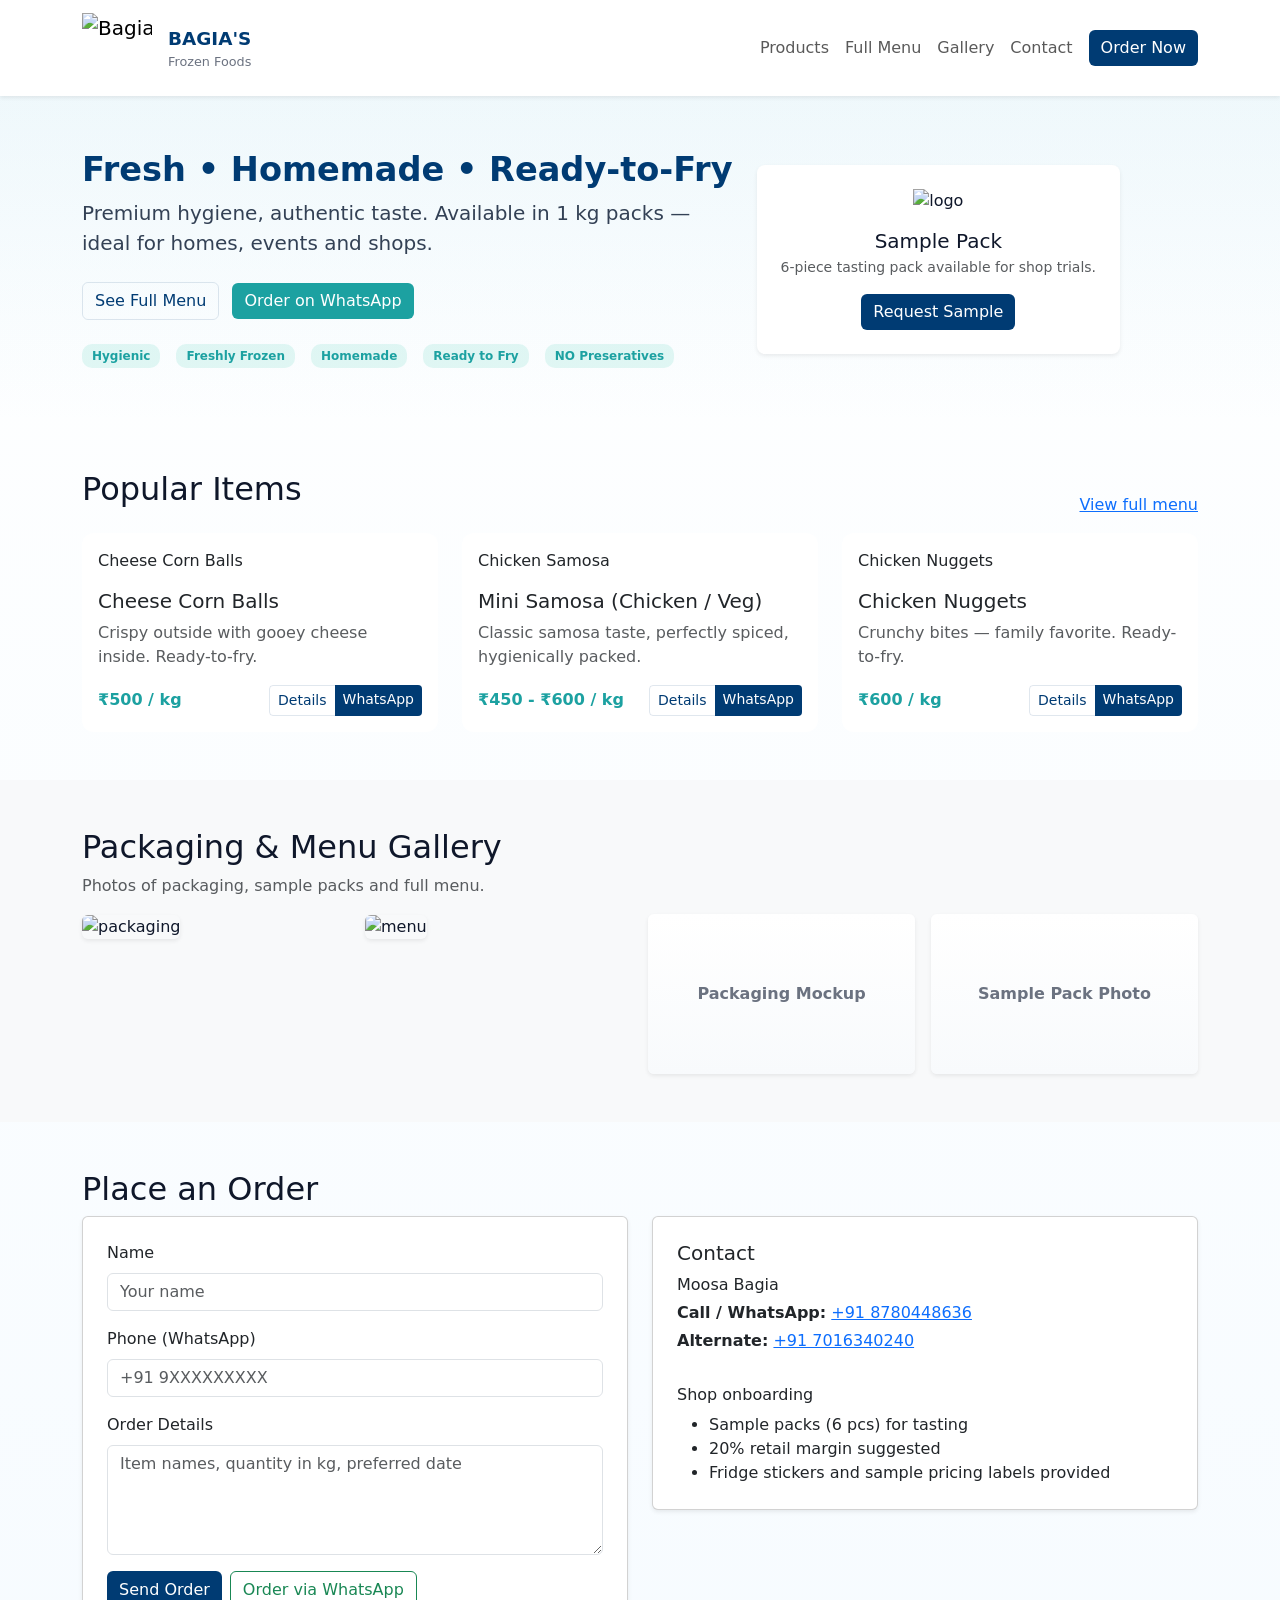
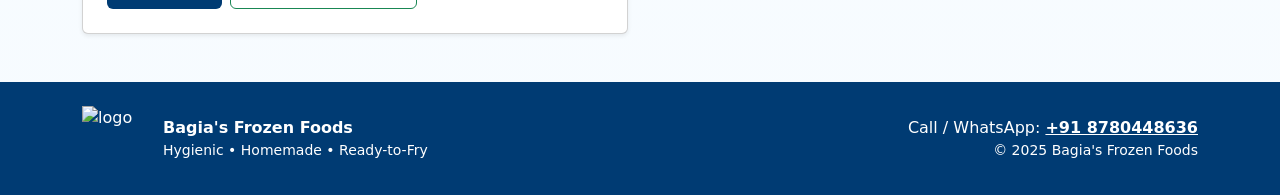
==== Website/index.html @ 6ec644af "Initial website commit" ====
<!doctype html>
<html lang="en">
<head>
  <meta charset="utf-8" />
  <meta name="viewport" content="width=device-width, initial-scale=1" />
  <title>Bagia's Frozen Foods</title>
  <link href="https://cdn.jsdelivr.net/npm/bootstrap@5.3.2/dist/css/bootstrap.min.css" rel="stylesheet">
  <link href="style.css" rel="stylesheet">
</head>
<body>
  <!-- NAVBAR -->
  <nav class="navbar navbar-expand-lg navbar-light bg-white shadow-sm">
    <div class="container">
      <a class="navbar-brand d-flex align-items-center gap-3" href="index.html">
        <img src="C:\Users\Bagia Maryam Moosaji\Downloads\FROZEN FOOD LOGO 1.png" alt="Bagia's Logo" class="logo-img">
        <div>
          <div class="brand-title">BAGIA'S</div>
          <div class="brand-sub">Frozen Foods</div>
        </div>
      </a>
      <button class="navbar-toggler" type="button" data-bs-toggle="collapse" data-bs-target="#navMenu">
        <span class="navbar-toggler-icon"></span>
      </button>
      <div class="collapse navbar-collapse" id="navMenu">
        <ul class="navbar-nav ms-auto align-items-lg-center">
          <li class="nav-item"><a class="nav-link" href="#products">Products</a></li>
          <li class="nav-item"><a class="nav-link" href="products.html">Full Menu</a></li>
          <li class="nav-item"><a class="nav-link" href="#gallery">Gallery</a></li>
          <li class="nav-item"><a class="nav-link" href="#contact">Contact</a></li>
          <li class="nav-item ms-2"><a class="btn btn-primary btn-order" href="#order">Order Now</a></li>
        </ul>
      </div>
    </div>
  </nav>

  <!-- HERO -->
  <header class="hero">
    <div class="container d-flex flex-column flex-md-row align-items-center gap-4">
      <div class="hero-text">
        <h1>Fresh • Homemade • Ready-to-Fry</h1>
        <p class="lead">Premium hygiene, authentic taste. Available in 1 kg packs — ideal for homes, events and shops.</p>
        <div class="mt-4">
          <a href="products.html" class="btn btn-outline-primary me-2">See Full Menu</a>
          <a class="btn btn-turquoise" href="https://wa.me/918780448636?text=Hi%20Bagia's%20Foods%2C%20I%20want%20to%20order%20%2F%20inquire." target="_blank">Order on WhatsApp</a>
        </div>
        <div class="features mt-4 d-flex gap-3 flex-wrap">
          <span class="badge feature">Hygienic</span>
          <span class="badge feature">Freshly Frozen</span>
          <span class="badge feature">Homemade</span>
          <span class="badge feature">Ready to Fry</span>
          <span class="badge feature">NO Preseratives</span>
        </div>
      </div>
      <div class="hero-card p-4 rounded-3 shadow-sm bg-white text-center">
        <img src="/mnt/data/FROZEN FOOD LOGO 1.png" alt="logo" class="w-75 mb-3">
        <h5 class="mb-1">Sample Pack</h5>
        <p class="text-muted small">6-piece tasting pack available for shop trials.</p>
        <a href="#order" class="btn btn-primary">Request Sample</a>
      </div>
    </div>
  </header>

  <!-- PRODUCTS -->
  <section id="products" class="py-5">
    <div class="container">
      <div class="d-flex justify-content-between align-items-end mb-3">
        <h2 class="section-title">Popular Items</h2>
        <a href="products.html" class="link-primary">View full menu</a>
      </div>

      <div class="row g-4">
        <!-- Card 1 -->
        <div class="col-12 col-md-6 col-lg-4">
          <div class="card product-card h-100">
            <div class="card-body d-flex flex-column">
              <div class="img-placeholder mb-3">Cheese Corn Balls</div>
              <h5 class="card-title">Cheese Corn Balls</h5>
              <p class="card-text text-muted">Crispy outside with gooey cheese inside. Ready-to-fry.</p>
              <div class="mt-auto d-flex justify-content-between align-items-center">
                <div class="price">₹500 / kg</div>
                <div class="btn-group">
                  <a href="products.html#cheese-corn-balls" class="btn btn-sm btn-outline-primary">Details</a>
                  <a href="https://wa.me/918780448636?text=Hi%20I%20want%20to%20order%20Cheese%20Corn%20Balls%20(1kg)" target="_blank" class="btn btn-sm btn-primary">WhatsApp</a>
                </div>
              </div>
            </div>
          </div>
        </div>

        <!-- Card 2 -->
        <div class="col-12 col-md-6 col-lg-4">
          <div class="card product-card h-100">
            <div class="card-body d-flex flex-column">
              <div class="img-placeholder mb-3">Chicken Samosa</div>
              <h5 class="card-title">Mini Samosa (Chicken / Veg)</h5>
              <p class="card-text text-muted">Classic samosa taste, perfectly spiced, hygienically packed.</p>
              <div class="mt-auto d-flex justify-content-between align-items-center">
                <div class="price">₹450 - ₹600 / kg</div>
                <div class="btn-group">
                  <a href="products.html#samosa" class="btn btn-sm btn-outline-primary">Details</a>
                  <a href="https://wa.me/918780448636?text=Hi%20I%20want%20to%20order%20Samosa%20(1kg)" target="_blank" class="btn btn-sm btn-primary">WhatsApp</a>
                </div>
              </div>
            </div>
          </div>
        </div>

        <!-- Card 3 -->
        <div class="col-12 col-md-6 col-lg-4">
          <div class="card product-card h-100">
            <div class="card-body d-flex flex-column">
              <div class="img-placeholder mb-3">Chicken Nuggets</div>
              <h5 class="card-title">Chicken Nuggets</h5>
              <p class="card-text text-muted">Crunchy bites — family favorite. Ready-to-fry.</p>
              <div class="mt-auto d-flex justify-content-between align-items-center">
                <div class="price">₹600 / kg</div>
                <div class="btn-group">
                  <a href="products.html#nuggets" class="btn btn-sm btn-outline-primary">Details</a>
                  <a href="https://wa.me/918780448636?text=Hi%20I%20want%20to%20order%20Chicken%20Nuggets%20(1kg)" target="_blank" class="btn btn-sm btn-primary">WhatsApp</a>
                </div>
              </div>
            </div>
          </div>
        </div>

      </div> <!-- row -->
    </div>
  </section>

  <!-- GALLERY -->
  <section id="gallery" class="py-5 bg-light">
    <div class="container">
      <h2 class="section-title">Packaging & Menu Gallery</h2>
      <p class="text-muted">Photos of packaging, sample packs and full menu.</p>
      <div class="row g-3">
        <div class="col-6 col-md-3">
          <img src="/mnt/data/FROZEN FOOD LOGO 1.png" class="gallery-img rounded shadow-sm" alt="packaging">
        </div>
        <div class="col-6 col-md-3">
          <img src="/mnt/data/Ramzan_Frozen_List_English.jpg" class="gallery-img rounded shadow-sm" alt="menu">
        </div>
        <div class="col-6 col-md-3">
          <div class="placeholder-img rounded shadow-sm">Packaging Mockup</div>
        </div>
        <div class="col-6 col-md-3">
          <div class="placeholder-img rounded shadow-sm">Sample Pack Photo</div>
        </div>
      </div>
    </div>
  </section>

  <!-- ORDER -->
  <section id="contact" class="py-5">
    <div class="container">
      <h2 class="section-title">Place an Order</h2>
      <div class="row g-4">
        <div class="col-md-6">
          <form id="orderForm" action="order.php" method="post" class="card p-4 shadow-sm">
            <div class="mb-3">
              <label class="form-label">Name</label>
              <input name="name" required class="form-control" placeholder="Your name">
            </div>
            <div class="mb-3">
              <label class="form-label">Phone (WhatsApp)</label>
              <input name="phone" required class="form-control" placeholder="+91 9XXXXXXXXX">
            </div>
            <div class="mb-3">
              <label class="form-label">Order Details</label>
              <textarea name="details" required class="form-control" rows="4" placeholder="Item names, quantity in kg, preferred date"></textarea>
            </div>
            <div class="d-flex gap-2">
              <button type="submit" class="btn btn-primary">Send Order</button>
              <a class="btn btn-outline-success" target="_blank" href="https://wa.me/918780448636?text=Hi%20I%20would%20like%20to%20order%20from%20Bagia's%20Frozen%20Foods.">Order via WhatsApp</a>
            </div>
          </form>
        </div>

        <div class="col-md-6">
          <div class="card p-4 shadow-sm">
            <h5>Contact</h5>
            <p class="mb-1">Moosa Bagia</p>
            <p class="mb-1"><strong>Call / WhatsApp:</strong> <a href="tel:+918780448636">+91 8780448636</a></p>
            <p class="mb-3"><strong>Alternate:</strong> <a href="tel:+917016340240">+91 7016340240</a></p>

            <h6 class="mt-3">Shop onboarding</h6>
            <ul class="mb-0">
              <li>Sample packs (6 pcs) for tasting</li>
              <li>20% retail margin suggested</li>
              <li>Fridge stickers and sample pricing labels provided</li>
            </ul>
          </div>
        </div>
      </div>
    </div>
  </section>

  <!-- FOOTER -->
  <footer class="py-4 footer">
    <div class="container d-flex flex-column flex-md-row justify-content-between align-items-center gap-3">
      <div class="d-flex align-items-center gap-3">
        <img src="C:\Users\Bagia Maryam Moosaji\Downloads\ChatGPT Image Nov 25, 2025, 08_09_00 PM.png" alt="logo" class="footer-logo">
        <div>
          <div class="fw-bold">Bagia's Frozen Foods</div>
          <div class="small">Hygienic • Homemade • Ready-to-Fry</div>
        </div>
      </div>
      <div class="text-md-end">
        <div>Call / WhatsApp: <a href="tel:+918780448636" class="text-white fw-bold">+91 8780448636</a></div>
        <div class="small">© 2025 Bagia's Frozen Foods</div>
      </div>
    </div>
  </footer>

  <script src="https://cdn.jsdelivr.net/npm/bootstrap@5.3.2/dist/js/bootstrap.bundle.min.js"></script>
  <script src="script.js"></script>
</body>
</html>
---- Website/style.css ----
/* BAGIA'S FROZEN FOODS - STYLE */
:root{
  --navy: #003b73;
  --turquoise: #1ca1a1;
  --ice: #7ec8e3;
  --accent: #ffd740;
  --muted: #6b7280;
}

/* Global */
body{
  font-family: Inter, system-ui, -apple-system, 'Segoe UI', Roboto, 'Helvetica Neue', Arial;
  background: linear-gradient(180deg, #ffffff 0%, #f6fbff 100%);
  color: #0f172a;
  -webkit-font-smoothing:antialiased;
  -moz-osx-font-smoothing:grayscale;
}

/* Navbar */
.navbar-brand .brand-title{
  font-weight:800;
  font-size:1.15rem;
  color:var(--navy);
}
.navbar-brand .brand-sub{
  font-size:0.8rem;
  color:var(--muted);
}

/* Logo sizes */
.logo-img{ width:70px; height:70px; object-fit:contain; border:#003b73; border-radius: 0%; }

/* Hero */
.hero{
  padding:54px 0;
  background: linear-gradient(180deg, rgba(126,200,227,0.12), rgba(255,255,255,0));
}
.hero h1{
  font-size:2.1rem;
  color:var(--navy);
  font-weight:800;
}
.hero .lead{ color: #334155; max-width:640px; }
.btn-turquoise{
  background:var(--turquoise);
  color:white;
  border:none;
}
.btn-order{ background:var(--navy); color:white; }

/* Features badges */
.badge.feature{
  background: rgba(28,193,161,0.12);
  color:var(--turquoise);
  border-radius:10px;
  padding:6px 10px;
  font-weight:600;
}

/* Product card */
.product-card{ border-radius:12px; border: none; transition: transform .18s ease, box-shadow .18s ease; }
.product-card:hover{ transform: translateY(-6px); box-shadow: 0 12px 30px rgba(2,6,23,0.08); }
.img-wrapper {
  height: 160px;
  background: linear-gradient(135deg, rgba(28,193,161,0.06), rgba(0,59,115,0.04));
  border-radius: 8px;
  overflow: hidden;
}

.img-wrapper img {
  width: 100%;
  height: 100%;
  object-fit: cover;
  transition: transform 0.4s ease;
}

.product-card:hover .img-wrapper img {
  transform: scale(1.08);
}


/* Prices and buttons */
.price{ color:var(--turquoise); font-weight:700; }
.btn-primary{ background:var(--navy); border:none; }
.btn-outline-primary{ color:var(--navy); border-color: rgba(0,59,115,0.12); }

/* Gallery */
.gallery-img{ width:100%; height:160px; object-fit:cover; }

/* Placeholder images */
.placeholder-img{
  height:160px;
  display:flex;
  align-items:center;
  justify-content:center;
  color:var(--muted);
  background:linear-gradient(180deg,#fff,#f8fafc);
  font-weight:600;
}

/* Footer */
.footer{ background:var(--navy); color:white; }
.footer-logo{ width:65px; height:65px; object-fit:contain; }  

/* Responsive tweaks */
@media (max-width:767px){
  .hero{ padding:36px 0; }
  .img-placeholder{ height:140px; }
}
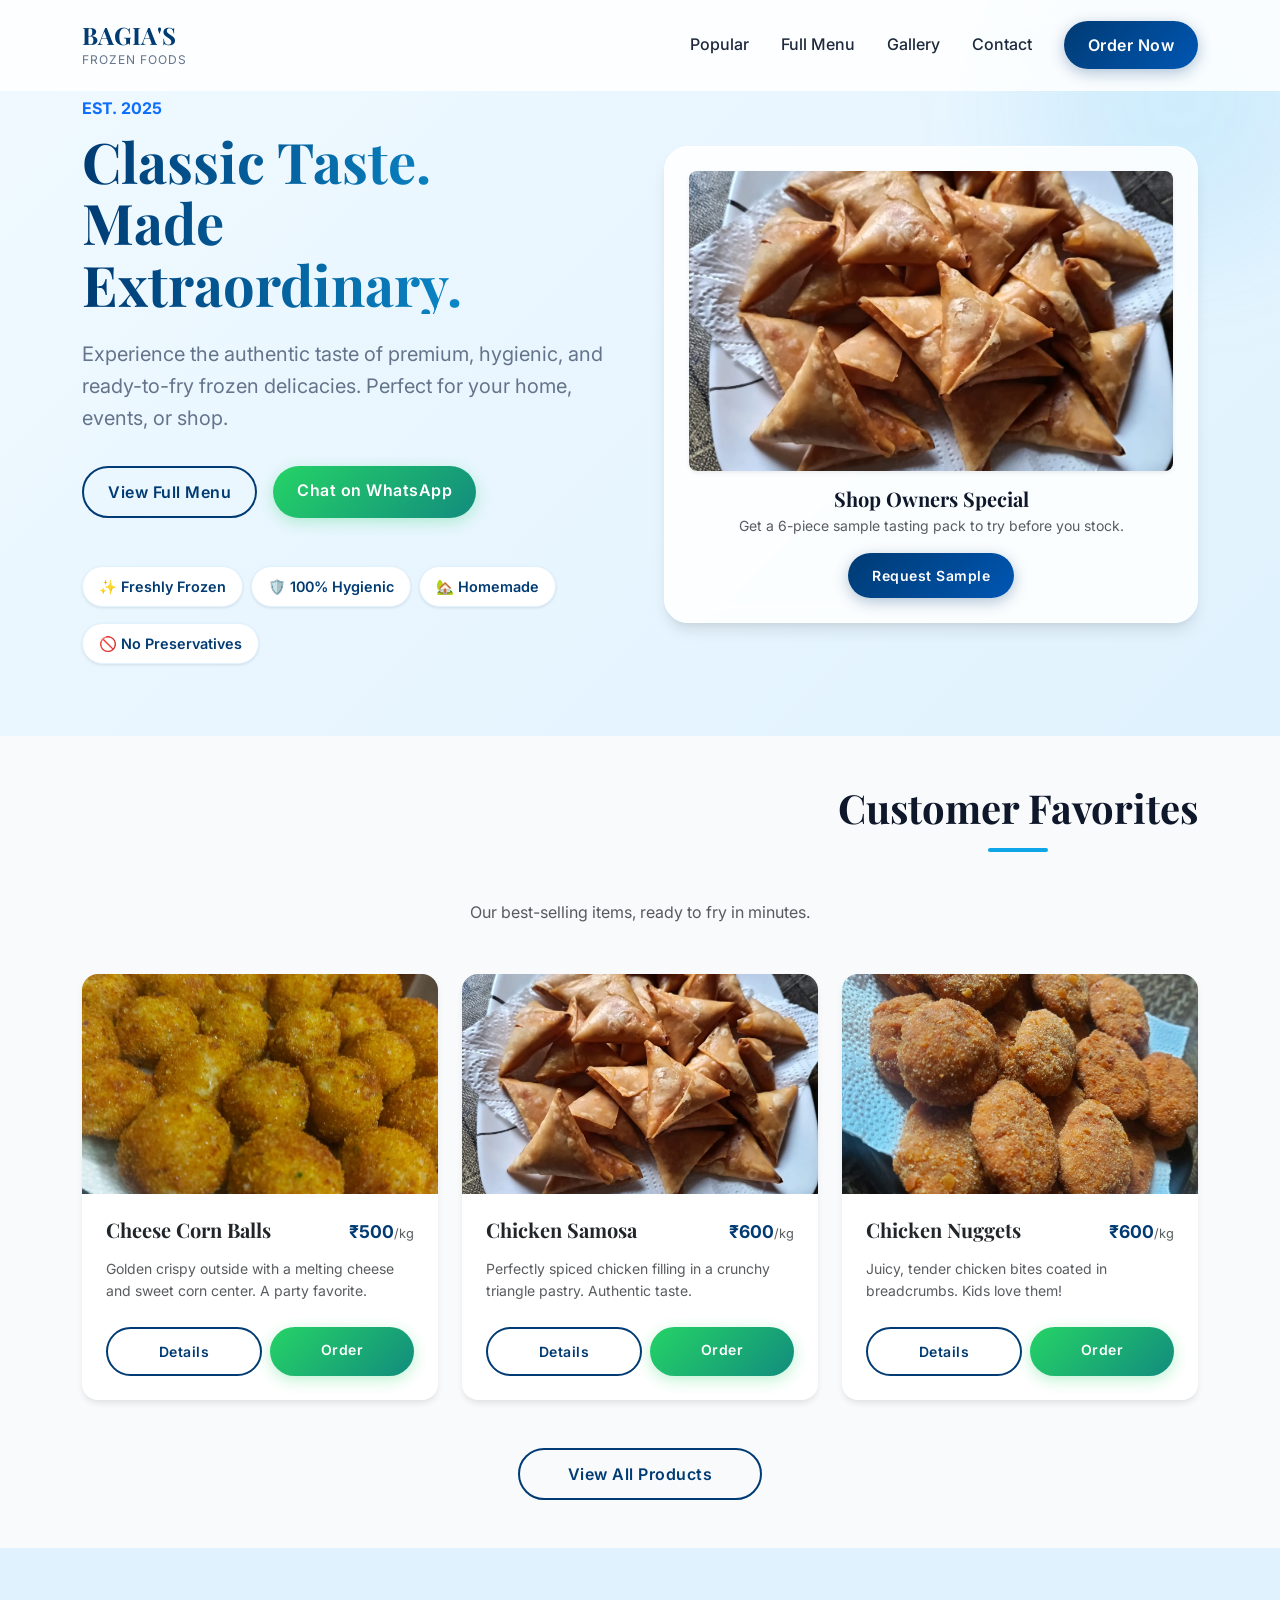
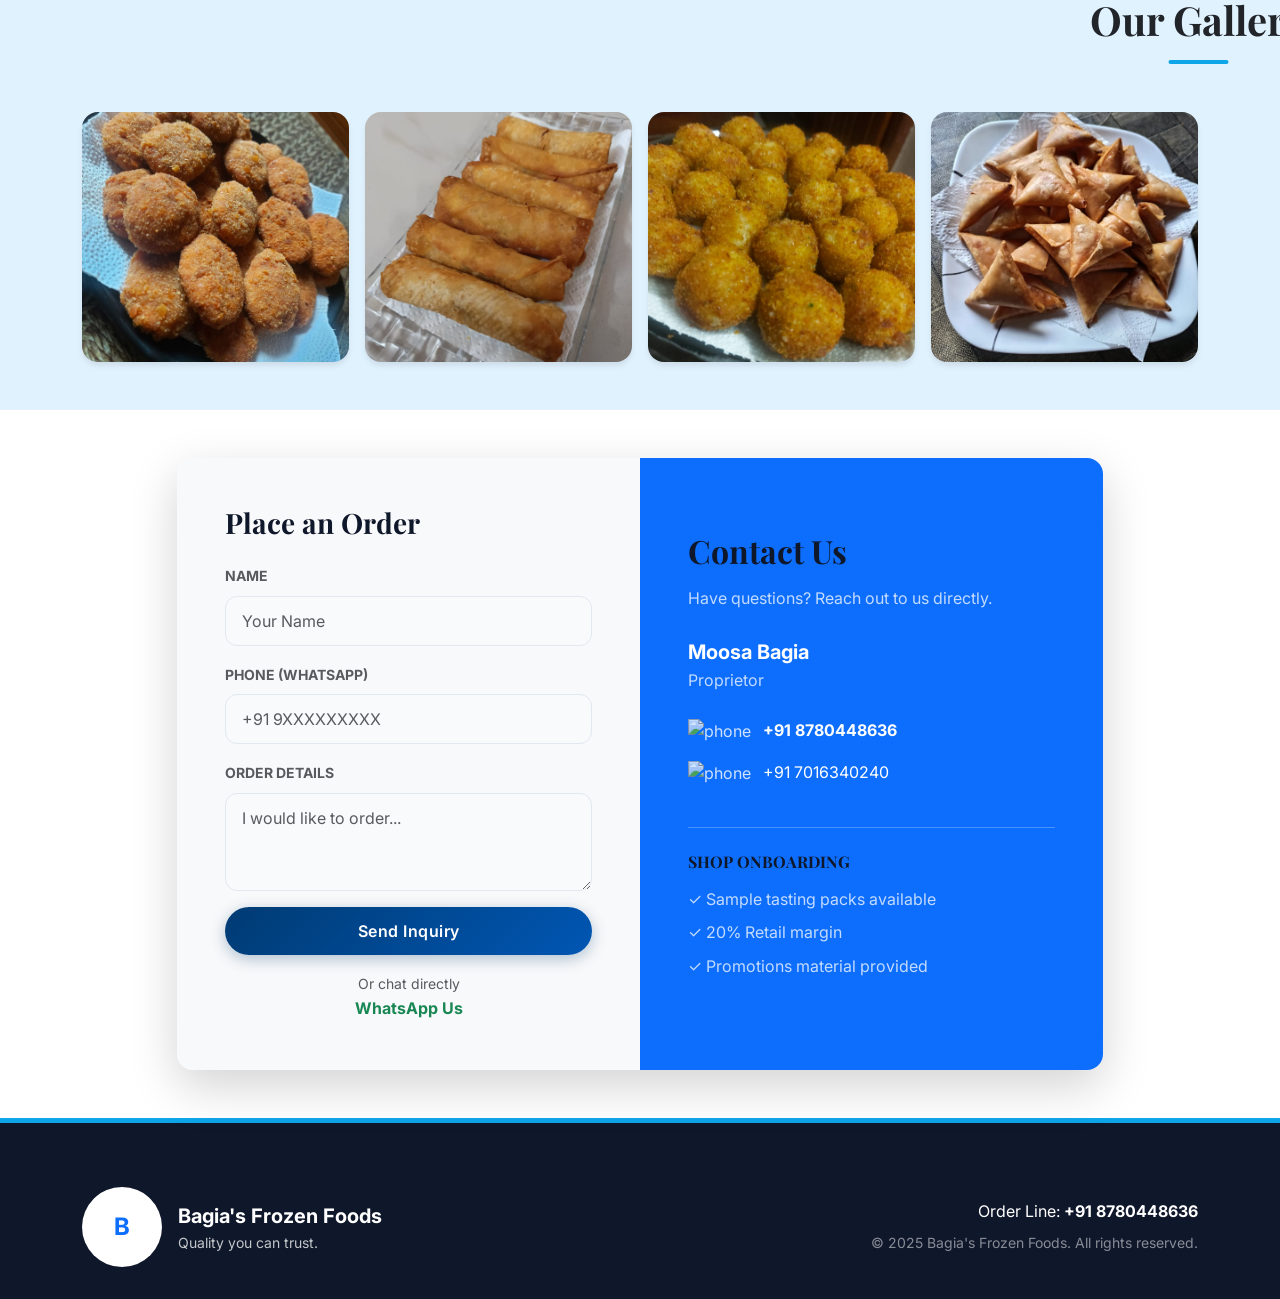
==== commit 3c9bb421: "More updated CSS" ====
--- a/Website/index.html
+++ b/Website/index.html
@@ -1,61 +1,87 @@
 <!doctype html>
 <html lang="en">
+
 <head>
   <meta charset="utf-8" />
   <meta name="viewport" content="width=device-width, initial-scale=1" />
-  <title>Bagia's Frozen Foods</title>
+  <title>Bagia's Frozen Foods | Premium Homemade Taste</title>
+
+  <!-- Fonts -->
+  <link rel="preconnect" href="https://fonts.googleapis.com">
+  <link rel="preconnect" href="https://fonts.gstatic.com" crossorigin>
+  <link
+    href="https://fonts.googleapis.com/css2?family=Inter:wght@300;400;500;600;700&family=Playfair+Display:wght@600;700&display=swap"
+    rel="stylesheet">
+
   <link href="https://cdn.jsdelivr.net/npm/bootstrap@5.3.2/dist/css/bootstrap.min.css" rel="stylesheet">
   <link href="style.css" rel="stylesheet">
 </head>
+
 <body>
+
   <!-- NAVBAR -->
-  <nav class="navbar navbar-expand-lg navbar-light bg-white shadow-sm">
+  <nav class="navbar navbar-expand-lg fixed-top">
     <div class="container">
       <a class="navbar-brand d-flex align-items-center gap-3" href="index.html">
-        <img src="C:\Users\Bagia Maryam Moosaji\Downloads\FROZEN FOOD LOGO 1.png" alt="Bagia's Logo" class="logo-img">
-        <div>
-          <div class="brand-title">BAGIA'S</div>
-          <div class="brand-sub">Frozen Foods</div>
+        <!-- Logo Text Fallback if image fails -->
+        <div class="d-flex flex-column">
+          <span class="brand-title">BAGIA'S</span>
+          <span class="brand-sub">Frozen Foods</span>
         </div>
       </a>
       <button class="navbar-toggler" type="button" data-bs-toggle="collapse" data-bs-target="#navMenu">
         <span class="navbar-toggler-icon"></span>
       </button>
       <div class="collapse navbar-collapse" id="navMenu">
-        <ul class="navbar-nav ms-auto align-items-lg-center">
-          <li class="nav-item"><a class="nav-link" href="#products">Products</a></li>
+        <ul class="navbar-nav ms-auto align-items-center">
+          <li class="nav-item"><a class="nav-link" href="#products">Popular</a></li>
           <li class="nav-item"><a class="nav-link" href="products.html">Full Menu</a></li>
           <li class="nav-item"><a class="nav-link" href="#gallery">Gallery</a></li>
           <li class="nav-item"><a class="nav-link" href="#contact">Contact</a></li>
-          <li class="nav-item ms-2"><a class="btn btn-primary btn-order" href="#order">Order Now</a></li>
+          <li class="nav-item ms-lg-3 mt-3 mt-lg-0">
+            <a class="btn btn-primary" href="#order">Order Now</a>
+          </li>
         </ul>
       </div>
     </div>
   </nav>
 
   <!-- HERO -->
-  <header class="hero">
-    <div class="container d-flex flex-column flex-md-row align-items-center gap-4">
-      <div class="hero-text">
-        <h1>Fresh • Homemade • Ready-to-Fry</h1>
-        <p class="lead">Premium hygiene, authentic taste. Available in 1 kg packs — ideal for homes, events and shops.</p>
-        <div class="mt-4">
-          <a href="products.html" class="btn btn-outline-primary me-2">See Full Menu</a>
-          <a class="btn btn-turquoise" href="https://wa.me/918780448636?text=Hi%20Bagia's%20Foods%2C%20I%20want%20to%20order%20%2F%20inquire." target="_blank">Order on WhatsApp</a>
-        </div>
-        <div class="features mt-4 d-flex gap-3 flex-wrap">
-          <span class="badge feature">Hygienic</span>
-          <span class="badge feature">Freshly Frozen</span>
-          <span class="badge feature">Homemade</span>
-          <span class="badge feature">Ready to Fry</span>
-          <span class="badge feature">NO Preseratives</span>
-        </div>
-      </div>
-      <div class="hero-card p-4 rounded-3 shadow-sm bg-white text-center">
-        <img src="/mnt/data/FROZEN FOOD LOGO 1.png" alt="logo" class="w-75 mb-3">
-        <h5 class="mb-1">Sample Pack</h5>
-        <p class="text-muted small">6-piece tasting pack available for shop trials.</p>
-        <a href="#order" class="btn btn-primary">Request Sample</a>
+  <header class="hero d-flex align-items-center">
+    <div class="container">
+      <div class="row align-items-center g-5">
+        <div class="col-lg-6 hero-text reveal-on-scroll">
+          <span class="text-uppercase text-primary fw-bold mb-2 d-block">Est. 2025</span>
+          <h1>Classic Taste. <br> Made Extraordinary.</h1>
+          <p class="lead">Experience the authentic taste of premium, hygienic, and ready-to-fry frozen delicacies.
+            Perfect for your home, events, or shop.</p>
+
+          <div class="d-flex flex-wrap gap-3 mt-4">
+            <a href="products.html" class="btn btn-outline-primary">View Full Menu</a>
+            <a class="btn btn-whatsapp"
+              href="https://wa.me/918780448636?text=Hi%20Bagia's%20Foods%2C%20I%20want%20to%20order%20%2F%20inquire."
+              target="_blank">
+              Chat on WhatsApp
+            </a>
+          </div>
+
+          <div class="mt-5 d-flex gap-2 flex-wrap">
+            <span class="feature-badge">✨ Freshly Frozen</span>
+            <span class="feature-badge">🛡️ 100% Hygienic</span>
+            <span class="feature-badge">🏡 Homemade</span>
+            <span class="feature-badge">🚫 No Preservatives</span>
+          </div>
+        </div>
+
+        <div class="col-lg-6 position-relative reveal-on-scroll">
+          <div class="hero-card p-4 text-center">
+            <img src="tikka samusa.jpeg" alt="Featured Product" class="img-fluid rounded-3 mb-3 shadow-sm"
+              style="max-height: 300px; object-fit: cover; width: 100%;">
+            <h5 class="mb-1">Shop Owners Special</h5>
+            <p class="text-muted small">Get a 6-piece sample tasting pack to try before you stock.</p>
+            <a href="#order" class="btn btn-sm btn-primary px-4">Request Sample</a>
+          </div>
+        </div>
       </div>
     </div>
   </header>
@@ -63,131 +89,173 @@
   <!-- PRODUCTS -->
   <section id="products" class="py-5">
     <div class="container">
-      <div class="d-flex justify-content-between align-items-end mb-3">
-        <h2 class="section-title">Popular Items</h2>
-        <a href="products.html" class="link-primary">View full menu</a>
-      </div>
-
-      <div class="row g-4">
+      <div class="text-center mb-5 reveal-on-scroll">
+        <h2 class="section-title">Customer Favorites</h2>
+        <p class="text-muted">Our best-selling items, ready to fry in minutes.</p>
+      </div>
+
+      <div class="row g-4 justify-content-center">
         <!-- Card 1 -->
-        <div class="col-12 col-md-6 col-lg-4">
-          <div class="card product-card h-100">
+        <div class="col-md-6 col-lg-4 reveal-on-scroll">
+          <div class="card product-card">
+            <div class="img-wrapper">
+              <img src="cheese ball.jpeg" alt="Cheese Corn Balls">
+            </div>
             <div class="card-body d-flex flex-column">
-              <div class="img-placeholder mb-3">Cheese Corn Balls</div>
-              <h5 class="card-title">Cheese Corn Balls</h5>
-              <p class="card-text text-muted">Crispy outside with gooey cheese inside. Ready-to-fry.</p>
-              <div class="mt-auto d-flex justify-content-between align-items-center">
-                <div class="price">₹500 / kg</div>
-                <div class="btn-group">
-                  <a href="products.html#cheese-corn-balls" class="btn btn-sm btn-outline-primary">Details</a>
-                  <a href="https://wa.me/918780448636?text=Hi%20I%20want%20to%20order%20Cheese%20Corn%20Balls%20(1kg)" target="_blank" class="btn btn-sm btn-primary">WhatsApp</a>
-                </div>
+              <div class="d-flex justify-content-between align-items-start mb-2">
+                <h5 class="card-title">Cheese Corn Balls</h5>
+                <span class="price-tag">₹500<small class="text-muted fw-normal"
+                    style="font-size:0.8rem">/kg</small></span>
+              </div>
+              <p class="card-text text-muted small mb-4">Golden crispy outside with a melting cheese and sweet corn
+                center. A party favorite.</p>
+              <div class="mt-auto d-flex gap-2">
+                <a href="products.html" class="btn btn-sm btn-outline-primary flex-fill">Details</a>
+                <a href="https://wa.me/918780448636?text=Hi%20I%20want%20to%20order%20Cheese%20Corn%20Balls%20(1kg)"
+                  target="_blank" class="btn btn-sm btn-whatsapp flex-fill">Order</a>
               </div>
             </div>
           </div>
         </div>
 
         <!-- Card 2 -->
-        <div class="col-12 col-md-6 col-lg-4">
-          <div class="card product-card h-100">
+        <div class="col-md-6 col-lg-4 reveal-on-scroll">
+          <div class="card product-card">
+            <div class="img-wrapper">
+              <img src="tikka samusa.jpeg" alt="Chicken Samosa">
+            </div>
             <div class="card-body d-flex flex-column">
-              <div class="img-placeholder mb-3">Chicken Samosa</div>
-              <h5 class="card-title">Mini Samosa (Chicken / Veg)</h5>
-              <p class="card-text text-muted">Classic samosa taste, perfectly spiced, hygienically packed.</p>
-              <div class="mt-auto d-flex justify-content-between align-items-center">
-                <div class="price">₹450 - ₹600 / kg</div>
-                <div class="btn-group">
-                  <a href="products.html#samosa" class="btn btn-sm btn-outline-primary">Details</a>
-                  <a href="https://wa.me/918780448636?text=Hi%20I%20want%20to%20order%20Samosa%20(1kg)" target="_blank" class="btn btn-sm btn-primary">WhatsApp</a>
-                </div>
+              <div class="d-flex justify-content-between align-items-start mb-2">
+                <h5 class="card-title">Chicken Samosa</h5>
+                <span class="price-tag">₹600<small class="text-muted fw-normal"
+                    style="font-size:0.8rem">/kg</small></span>
+              </div>
+              <p class="card-text text-muted small mb-4">Perfectly spiced chicken filling in a crunchy triangle pastry.
+                Authentic taste.</p>
+              <div class="mt-auto d-flex gap-2">
+                <a href="products.html" class="btn btn-sm btn-outline-primary flex-fill">Details</a>
+                <a href="https://wa.me/918780448636?text=Hi%20I%20want%20to%20order%20Chicken%20Samosa%20(1kg)"
+                  target="_blank" class="btn btn-sm btn-whatsapp flex-fill">Order</a>
               </div>
             </div>
           </div>
         </div>
 
         <!-- Card 3 -->
-        <div class="col-12 col-md-6 col-lg-4">
-          <div class="card product-card h-100">
+        <div class="col-md-6 col-lg-4 reveal-on-scroll">
+          <div class="card product-card">
+            <div class="img-wrapper">
+              <img src="nuggets.jpeg" alt="Chicken Nuggets">
+            </div>
             <div class="card-body d-flex flex-column">
-              <div class="img-placeholder mb-3">Chicken Nuggets</div>
-              <h5 class="card-title">Chicken Nuggets</h5>
-              <p class="card-text text-muted">Crunchy bites — family favorite. Ready-to-fry.</p>
-              <div class="mt-auto d-flex justify-content-between align-items-center">
-                <div class="price">₹600 / kg</div>
-                <div class="btn-group">
-                  <a href="products.html#nuggets" class="btn btn-sm btn-outline-primary">Details</a>
-                  <a href="https://wa.me/918780448636?text=Hi%20I%20want%20to%20order%20Chicken%20Nuggets%20(1kg)" target="_blank" class="btn btn-sm btn-primary">WhatsApp</a>
-                </div>
-              </div>
-            </div>
-          </div>
-        </div>
-
-      </div> <!-- row -->
+              <div class="d-flex justify-content-between align-items-start mb-2">
+                <h5 class="card-title">Chicken Nuggets</h5>
+                <span class="price-tag">₹600<small class="text-muted fw-normal"
+                    style="font-size:0.8rem">/kg</small></span>
+              </div>
+              <p class="card-text text-muted small mb-4">Juicy, tender chicken bites coated in breadcrumbs. Kids love
+                them!</p>
+              <div class="mt-auto d-flex gap-2">
+                <a href="products.html" class="btn btn-sm btn-outline-primary flex-fill">Details</a>
+                <a href="https://wa.me/918780448636?text=Hi%20I%20want%20to%20order%20Chicken%20Nuggets%20(1kg)"
+                  target="_blank" class="btn btn-sm btn-whatsapp flex-fill">Order</a>
+              </div>
+            </div>
+          </div>
+        </div>
+      </div>
+
+      <div class="text-center mt-5">
+        <a href="products.html" class="btn btn-outline-primary px-5 rounded-pill">View All Products</a>
+      </div>
     </div>
   </section>
 
   <!-- GALLERY -->
-  <section id="gallery" class="py-5 bg-light">
-    <div class="container">
-      <h2 class="section-title">Packaging & Menu Gallery</h2>
-      <p class="text-muted">Photos of packaging, sample packs and full menu.</p>
+  <section id="gallery" class="py-5 gallery-section">
+    <div class="container reveal-on-scroll">
+      <h2 class="section-title text-center text-dark" style="margin-left: 50%; transform: translateX(-50%);">Our Gallery
+      </h2>
       <div class="row g-3">
         <div class="col-6 col-md-3">
-          <img src="/mnt/data/FROZEN FOOD LOGO 1.png" class="gallery-img rounded shadow-sm" alt="packaging">
-        </div>
-        <div class="col-6 col-md-3">
-          <img src="/mnt/data/Ramzan_Frozen_List_English.jpg" class="gallery-img rounded shadow-sm" alt="menu">
-        </div>
-        <div class="col-6 col-md-3">
-          <div class="placeholder-img rounded shadow-sm">Packaging Mockup</div>
-        </div>
-        <div class="col-6 col-md-3">
-          <div class="placeholder-img rounded shadow-sm">Sample Pack Photo</div>
+          <img src="nuggets.jpeg" class="gallery-img" alt="Chicken Nuggets">
+        </div>
+        <div class="col-6 col-md-3">
+          <img src="spring roll.jpeg" class="gallery-img" alt="Spring Roll">
+        </div>
+        <div class="col-6 col-md-3">
+          <img src="cheese ball.jpeg" class="gallery-img" alt="Cheese Ball">
+        </div>
+        <div class="col-6 col-md-3">
+          <img src="tikka samusa.jpeg" class="gallery-img" alt="Samosa">
         </div>
       </div>
     </div>
   </section>
 
-  <!-- ORDER -->
-  <section id="contact" class="py-5">
-    <div class="container">
-      <h2 class="section-title">Place an Order</h2>
-      <div class="row g-4">
-        <div class="col-md-6">
-          <form id="orderForm" action="order.php" method="post" class="card p-4 shadow-sm">
-            <div class="mb-3">
-              <label class="form-label">Name</label>
-              <input name="name" required class="form-control" placeholder="Your name">
-            </div>
-            <div class="mb-3">
-              <label class="form-label">Phone (WhatsApp)</label>
-              <input name="phone" required class="form-control" placeholder="+91 9XXXXXXXXX">
-            </div>
-            <div class="mb-3">
-              <label class="form-label">Order Details</label>
-              <textarea name="details" required class="form-control" rows="4" placeholder="Item names, quantity in kg, preferred date"></textarea>
-            </div>
-            <div class="d-flex gap-2">
-              <button type="submit" class="btn btn-primary">Send Order</button>
-              <a class="btn btn-outline-success" target="_blank" href="https://wa.me/918780448636?text=Hi%20I%20would%20like%20to%20order%20from%20Bagia's%20Frozen%20Foods.">Order via WhatsApp</a>
-            </div>
-          </form>
-        </div>
-
-        <div class="col-md-6">
-          <div class="card p-4 shadow-sm">
-            <h5>Contact</h5>
-            <p class="mb-1">Moosa Bagia</p>
-            <p class="mb-1"><strong>Call / WhatsApp:</strong> <a href="tel:+918780448636">+91 8780448636</a></p>
-            <p class="mb-3"><strong>Alternate:</strong> <a href="tel:+917016340240">+91 7016340240</a></p>
-
-            <h6 class="mt-3">Shop onboarding</h6>
-            <ul class="mb-0">
-              <li>Sample packs (6 pcs) for tasting</li>
-              <li>20% retail margin suggested</li>
-              <li>Fridge stickers and sample pricing labels provided</li>
-            </ul>
+  <!-- ORDER / CONTACT -->
+  <section id="contact" class="py-5 contact-section">
+    <div class="container">
+      <div class="row justify-content-center">
+        <div class="col-lg-10">
+          <div class="card shadow-lg border-0 overflow-hidden rounded-4 reveal-on-scroll">
+            <div class="row g-0">
+              <div class="col-md-6 bg-light p-5">
+                <h3 class="mb-4">Place an Order</h3>
+                <form id="orderForm" action="order.php" method="post">
+                  <div class="mb-3">
+                    <label class="form-label small text-muted text-uppercase fw-bold">Name</label>
+                    <input name="name" required class="form-control" placeholder="Your Name">
+                  </div>
+                  <div class="mb-3">
+                    <label class="form-label small text-muted text-uppercase fw-bold">Phone (WhatsApp)</label>
+                    <input name="phone" required class="form-control" placeholder="+91 9XXXXXXXXX">
+                  </div>
+                  <div class="mb-3">
+                    <label class="form-label small text-muted text-uppercase fw-bold">Order Details</label>
+                    <textarea name="details" required class="form-control" rows="3"
+                      placeholder="I would like to order..."></textarea>
+                  </div>
+                  <button type="submit" class="btn btn-primary w-100">Send Inquiry</button>
+                </form>
+
+                <div class="text-center mt-3">
+                  <small class="text-muted">Or chat directly</small><br>
+                  <a href="https://wa.me/918780448636" class="text-success fw-bold text-decoration-none">WhatsApp Us</a>
+                </div>
+              </div>
+
+              <div class="col-md-6 bg-primary text-white p-5 d-flex flex-column justify-content-center">
+                <h2>Contact Us</h2>
+                <p class="opacity-75 mb-4">Have questions? Reach out to us directly.</p>
+
+                <div class="mb-4">
+                  <div class="fw-bold fs-5">Moosa Bagia</div>
+                  <div class="opacity-75">Proprietor</div>
+                </div>
+
+                <div class="mb-3">
+                  <img src="https://img.icons8.com/ios-filled/50/ffffff/phone.png" width="24" class="me-2"
+                    style="opacity:0.8" alt="phone">
+                  <a href="tel:+918780448636" class="text-white text-decoration-none fw-bold">+91 8780448636</a>
+                </div>
+
+                <div class="mb-3">
+                  <img src="https://img.icons8.com/ios-filled/50/ffffff/phone.png" width="24" class="me-2"
+                    style="opacity:0.8" alt="phone">
+                  <a href="tel:+917016340240" class="text-white text-decoration-none">+91 7016340240</a>
+                </div>
+
+                <hr class="border-white opacity-25 my-4">
+
+                <h6 class="text-uppercase letter-spacing-2 mb-3">Shop Onboarding</h6>
+                <ul class="list-unstyled opacity-75">
+                  <li class="mb-2">✓ Sample tasting packs available</li>
+                  <li class="mb-2">✓ 20% Retail margin</li>
+                  <li>✓ Promotions material provided</li>
+                </ul>
+              </div>
+            </div>
           </div>
         </div>
       </div>
@@ -195,18 +263,22 @@
   </section>
 
   <!-- FOOTER -->
-  <footer class="py-4 footer">
-    <div class="container d-flex flex-column flex-md-row justify-content-between align-items-center gap-3">
-      <div class="d-flex align-items-center gap-3">
-        <img src="C:\Users\Bagia Maryam Moosaji\Downloads\ChatGPT Image Nov 25, 2025, 08_09_00 PM.png" alt="logo" class="footer-logo">
-        <div>
-          <div class="fw-bold">Bagia's Frozen Foods</div>
-          <div class="small">Hygienic • Homemade • Ready-to-Fry</div>
-        </div>
-      </div>
-      <div class="text-md-end">
-        <div>Call / WhatsApp: <a href="tel:+918780448636" class="text-white fw-bold">+91 8780448636</a></div>
-        <div class="small">© 2025 Bagia's Frozen Foods</div>
+  <footer>
+    <div class="container text-center text-md-start">
+      <div class="d-flex flex-column flex-md-row justify-content-between align-items-center gap-4">
+        <div class="d-flex align-items-center gap-3">
+          <!-- Fallback logo circle -->
+          <div class="footer-logo d-flex align-items-center justify-content-center text-primary fw-bold fs-4">B</div>
+          <div>
+            <div class="fw-bold fs-5">Bagia's Frozen Foods</div>
+            <div class="small opacity-75">Quality you can trust.</div>
+          </div>
+        </div>
+
+        <div class="text-center text-md-end">
+          <div class="mb-2">Order Line: <a href="tel:+918780448636" class="text-white fw-bold">+91 8780448636</a></div>
+          <div class="small opacity-50">© 2025 Bagia's Frozen Foods. All rights reserved.</div>
+        </div>
       </div>
     </div>
   </footer>
@@ -214,4 +286,5 @@
   <script src="https://cdn.jsdelivr.net/npm/bootstrap@5.3.2/dist/js/bootstrap.bundle.min.js"></script>
   <script src="script.js"></script>
 </body>
-</html>
+
+</html>
--- a/Website/style.css
+++ b/Website/style.css
@@ -1,110 +1,377 @@
-
-/* BAGIA'S FROZEN FOODS - STYLE */
-:root{
-  --navy: #003b73;
-  --turquoise: #1ca1a1;
-  --ice: #7ec8e3;
-  --accent: #ffd740;
-  --muted: #6b7280;
-}
-
-/* Global */
-body{
-  font-family: Inter, system-ui, -apple-system, 'Segoe UI', Roboto, 'Helvetica Neue', Arial;
-  background: linear-gradient(180deg, #ffffff 0%, #f6fbff 100%);
-  color: #0f172a;
-  -webkit-font-smoothing:antialiased;
-  -moz-osx-font-smoothing:grayscale;
+@import url('https://fonts.googleapis.com/css2?family=Inter:wght@300;400;500;600;700&family=Playfair+Display:wght@600;700&display=swap');
+
+:root {
+  /* Premium Color Palette */
+  --primary-dark: #0f172a;    /* Deep Navy */
+  --primary: #003b73;         /* Brand Blue */
+  --primary-light: #e0f2fe;   /* Light Blue bg */
+  
+  --accent: #0ea5e9;          /* Bright Blue/Cyan */
+  --accent-secondary: #f59e0b; /* Golden Yellow for highlights */
+  
+  --text-main: #1e293b;
+  --text-muted: #64748b;
+  --text-light: #94a3b8;
+  
+  --bg-body: #f8fafc;
+  --bg-card: #ffffff;
+  
+  --white: #ffffff;
+  
+  /* Glassmorphism & Shadows */
+  --glass-bg: rgba(255, 255, 255, 0.85);
+  --glass-border: rgba(255, 255, 255, 0.5);
+  --glass-shadow: 0 4px 30px rgba(0, 0, 0, 0.05);
+  
+  --shadow-sm: 0 1px 3px rgba(0,0,0,0.1);
+  --shadow-md: 0 4px 6px -1px rgba(0,0,0,0.1);
+  --shadow-lg: 0 10px 15px -3px rgba(0,0,0,0.1), 0 4px 6px -2px rgba(0,0,0,0.05);
+  --shadow-hover: 0 20px 25px -5px rgba(0,0,0,0.1), 0 10px 10px -5px rgba(0,0,0,0.04);
+
+  /* Spacing & Radius */
+  --radius-lg: 1rem;
+  --radius-xl: 1.5rem;
+}
+
+/* Global Reset & Base */
+body {
+  font-family: 'Inter', sans-serif;
+  background-color: var(--bg-body);
+  color: var(--text-main);
+  line-height: 1.6;
+  overflow-x: hidden;
+  -webkit-font-smoothing: antialiased;
+}
+
+h1, h2, h3, h4, h5, h6 {
+  font-family: 'Playfair Display', serif;
+  color: var(--primary-dark);
+  font-weight: 700;
+  margin-bottom: 1rem;
+}
+
+a { 
+  text-decoration: none; 
+  transition: all 0.3s ease; 
 }
 
 /* Navbar */
-.navbar-brand .brand-title{
-  font-weight:800;
-  font-size:1.15rem;
-  color:var(--navy);
-}
-.navbar-brand .brand-sub{
-  font-size:0.8rem;
-  color:var(--muted);
-}
-
-/* Logo sizes */
-.logo-img{ width:70px; height:70px; object-fit:contain; border:#003b73; border-radius: 0%; }
-
-/* Hero */
-.hero{
-  padding:54px 0;
-  background: linear-gradient(180deg, rgba(126,200,227,0.12), rgba(255,255,255,0));
-}
-.hero h1{
-  font-size:2.1rem;
-  color:var(--navy);
-  font-weight:800;
-}
-.hero .lead{ color: #334155; max-width:640px; }
-.btn-turquoise{
-  background:var(--turquoise);
-  color:white;
-  border:none;
-}
-.btn-order{ background:var(--navy); color:white; }
-
-/* Features badges */
-.badge.feature{
-  background: rgba(28,193,161,0.12);
-  color:var(--turquoise);
-  border-radius:10px;
-  padding:6px 10px;
-  font-weight:600;
-}
-
-/* Product card */
-.product-card{ border-radius:12px; border: none; transition: transform .18s ease, box-shadow .18s ease; }
-.product-card:hover{ transform: translateY(-6px); box-shadow: 0 12px 30px rgba(2,6,23,0.08); }
+.navbar {
+  background: var(--glass-bg);
+  backdrop-filter: blur(12px);
+  -webkit-backdrop-filter: blur(12px);
+  border-bottom: 1px solid rgba(255,255,255,0.3);
+  padding: 1rem 0;
+  transition: all 0.3s ease;
+}
+
+.navbar.scrolled {
+  box-shadow: var(--shadow-sm);
+  padding: 0.75rem 0;
+}
+
+.brand-title {
+  font-family: 'Playfair Display', serif;
+  font-size: 1.5rem;
+  font-weight: 700;
+  color: var(--primary);
+  line-height: 1.2;
+}
+
+.brand-sub {
+  font-family: 'Inter', sans-serif;
+  font-size: 0.75rem;
+  text-transform: uppercase;
+  letter-spacing: 1px;
+  color: var(--text-muted);
+}
+
+.nav-link {
+  font-weight: 500;
+  color: var(--text-main) !important;
+  margin: 0 0.5rem;
+  position: relative;
+}
+
+.nav-link:hover {
+  color: var(--primary) !important;
+}
+
+.nav-link::after {
+  content: '';
+  position: absolute;
+  width: 0;
+  height: 2px;
+  bottom: 0;
+  left: 50%;
+  background-color: var(--primary);
+  transition: all 0.3s ease;
+  transform: translateX(-50%);
+}
+
+.nav-link:hover::after {
+  width: 100%;
+}
+
+/* Hero Section */
+.hero {
+  position: relative;
+  padding: 6rem 0 4rem;
+  background: linear-gradient(135deg, #f0f9ff 0%, #e0f2fe 100%);
+  overflow: hidden;
+}
+
+.hero::before {
+  content: '';
+  position: absolute;
+  top: -50px;
+  right: -50px;
+  width: 300px;
+  height: 300px;
+  background: rgba(14, 165, 233, 0.1);
+  border-radius: 50%;
+  filter: blur(60px);
+  z-index: 0;
+}
+
+.hero-text {
+  position: relative;
+  z-index: 1;
+}
+
+.hero h1 {
+  font-size: 3.5rem;
+  line-height: 1.1;
+  margin-bottom: 1.5rem;
+  background: linear-gradient(to right, var(--primary), var(--accent));
+  -webkit-background-clip: text;
+  -webkit-text-fill-color: transparent;
+}
+
+.hero .lead {
+  font-size: 1.25rem;
+  color: var(--text-muted);
+  font-weight: 400;
+  margin-bottom: 2rem;
+}
+
+.hero-card {
+  position: relative;
+  z-index: 1;
+  background: var(--glass-bg);
+  backdrop-filter: blur(10px);
+  border: 1px solid var(--white);
+  border-radius: var(--radius-xl);
+  box-shadow: var(--shadow-lg);
+  transition: transform 0.3s ease;
+}
+
+.hero-card:hover {
+  transform: translateY(-5px);
+}
+
+/* Buttons */
+.btn {
+  padding: 0.75rem 1.5rem;
+  border-radius: 50px;
+  font-weight: 600;
+  transition: all 0.3s ease;
+  letter-spacing: 0.5px;
+}
+
+.btn-primary {
+  background: linear-gradient(135deg, var(--primary) 0%, #0056b3 100%);
+  border: none;
+  box-shadow: 0 4px 15px rgba(0, 59, 115, 0.3);
+}
+
+.btn-primary:hover {
+  background: linear-gradient(135deg, #0056b3 0%, var(--primary) 100%);
+  transform: translateY(-2px);
+  box-shadow: 0 8px 20px rgba(0, 59, 115, 0.4);
+}
+
+.btn-outline-primary {
+  color: var(--primary);
+  border: 2px solid var(--primary);
+  background: transparent;
+}
+
+.btn-outline-primary:hover {
+  background: var(--primary);
+  color: white;
+  transform: translateY(-2px);
+  box-shadow: 0 4px 15px rgba(0, 59, 115, 0.2);
+}
+
+.btn-whatsapp {
+  background: linear-gradient(135deg, #25D366 0%, #128C7E 100%);
+  color: white;
+  border: none;
+  box-shadow: 0 4px 15px rgba(37, 211, 102, 0.3);
+}
+
+.btn-whatsapp:hover {
+  background: linear-gradient(135deg, #128C7E 0%, #25D366 100%);
+  color: white;
+  transform: translateY(-2px);
+  box-shadow: 0 8px 20px rgba(37, 211, 102, 0.4);
+}
+
+/* Features */
+.feature-badge {
+  display: inline-flex;
+  align-items: center;
+  padding: 0.5rem 1rem;
+  background: white;
+  color: var(--primary);
+  border-radius: 50px;
+  font-size: 0.9rem;
+  font-weight: 600;
+  box-shadow: var(--shadow-sm);
+  margin-bottom: 0.5rem;
+  border: 1px solid var(--primary-light);
+}
+
+/* Product Cards */
+.section-title {
+  text-align: center;
+  font-size: 2.5rem;
+  margin-bottom: 3rem;
+  position: relative;
+  display: inline-block;
+  left: 50%;
+  transform: translateX(-50%);
+}
+
+.section-title::after {
+  content: '';
+  display: block;
+  width: 60px;
+  height: 4px;
+  background: var(--accent);
+  margin: 1rem auto 0;
+  border-radius: 2px;
+}
+
+.product-card {
+  border: none;
+  background: white;
+  border-radius: var(--radius-lg);
+  overflow: hidden;
+  box-shadow: var(--shadow-md);
+  transition: all 0.4s cubic-bezier(0.175, 0.885, 0.32, 1.275);
+  height: 100%;
+}
+
+.product-card:hover {
+  transform: translateY(-10px);
+  box-shadow: var(--shadow-hover);
+}
+
 .img-wrapper {
-  height: 160px;
-  background: linear-gradient(135deg, rgba(28,193,161,0.06), rgba(0,59,115,0.04));
-  border-radius: 8px;
+  height: 220px;
   overflow: hidden;
+  position: relative;
 }
 
 .img-wrapper img {
   width: 100%;
   height: 100%;
   object-fit: cover;
-  transition: transform 0.4s ease;
+  transition: transform 0.6s ease;
 }
 
 .product-card:hover .img-wrapper img {
-  transform: scale(1.08);
-}
-
-
-/* Prices and buttons */
-.price{ color:var(--turquoise); font-weight:700; }
-.btn-primary{ background:var(--navy); border:none; }
-.btn-outline-primary{ color:var(--navy); border-color: rgba(0,59,115,0.12); }
+  transform: scale(1.1);
+}
+
+.card-body {
+  padding: 1.5rem;
+}
+
+.card-title {
+  font-size: 1.25rem;
+  margin-bottom: 0.5rem;
+  font-family: 'Playfair Display', serif;
+}
+
+.price-tag {
+  font-size: 1.1rem;
+  color: var(--primary);
+  font-weight: 700;
+}
 
 /* Gallery */
-.gallery-img{ width:100%; height:160px; object-fit:cover; }
-
-/* Placeholder images */
-.placeholder-img{
-  height:160px;
-  display:flex;
-  align-items:center;
-  justify-content:center;
-  color:var(--muted);
-  background:linear-gradient(180deg,#fff,#f8fafc);
-  font-weight:600;
+.gallery-section {
+  background-color: var(--primary-light);
+  position: relative;
+}
+
+.gallery-img {
+  width: 100%;
+  height: 250px;
+  object-fit: cover;
+  border-radius: var(--radius-lg);
+  box-shadow: var(--shadow-md);
+  transition: transform 0.3s ease;
+}
+
+.gallery-img:hover {
+  transform: scale(1.03);
+  box-shadow: var(--shadow-lg);
+  z-index: 2;
+  position: relative;
+}
+
+/* Contact / Order */
+.contact-section {
+  background: white;
+}
+
+.form-control {
+  padding: 0.75rem 1rem;
+  border-radius: 12px;
+  border: 1px solid #e2e8f0;
+  background-color: #f8fafc;
+  transition: all 0.3s;
+}
+
+.form-control:focus {
+  border-color: var(--primary);
+  box-shadow: 0 0 0 4px rgba(0, 59, 115, 0.1);
+  background-color: white;
 }
 
 /* Footer */
-.footer{ background:var(--navy); color:white; }
-.footer-logo{ width:65px; height:65px; object-fit:contain; }  
-
-/* Responsive tweaks */
-@media (max-width:767px){
-  .hero{ padding:36px 0; }
-  .img-placeholder{ height:140px; }
-}
+footer {
+  background: var(--primary-dark);
+  color: white;
+  padding: 4rem 0 2rem;
+  border-top: 5px solid var(--accent);
+}
+
+.footer-logo {
+  width: 80px;
+  height: 80px;
+  border-radius: 50%;
+  background: white;
+  padding: 5px;
+}
+
+/* Animations */
+.reveal-on-scroll {
+  opacity: 0;
+  transform: translateY(30px);
+  transition: all 0.8s ease-out;
+}
+
+.reveal-on-scroll.visible {
+  opacity: 1;
+  transform: translateY(0);
+}
+
+@media (max-width: 768px) {
+  .hero h1 { font-size: 2.5rem; }
+  .hero { padding: 4rem 0; }
+}
